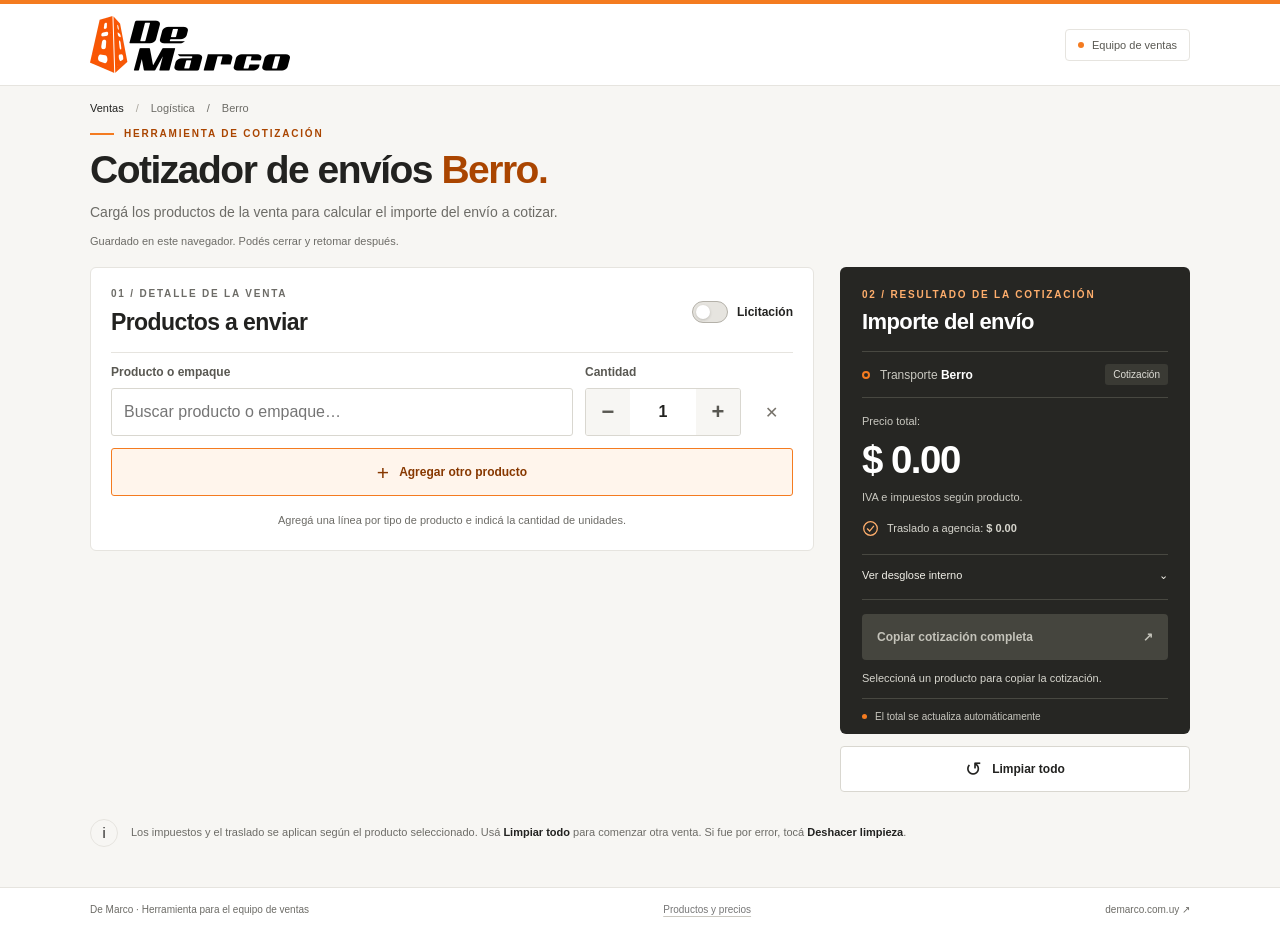
==== Berro.html @ 4f86c63f "Agregar modo licitacion sin cargo fijo de traslado a agencia" ====
<!doctype html>
<html lang="es">
  <head>
    <meta charset="UTF-8" />
    <meta name="robots" content="noindex, nofollow, noimageindex" />
    <meta name="viewport" content="width=device-width, initial-scale=1.0" />
    <meta name="theme-color" content="#f47b20" />
    <meta name="description" content="Herramienta de cotización de envíos Berro para el equipo de ventas de De Marco." />
    <title>Cotizador Berro · Ventas De Marco</title>
    <link rel="stylesheet" href="styles.css?v=20" />
  </head>
  <body>
    <a class="skip-link" href="#calculadora">Ir a la calculadora</a>
    <header class="site-header">
      <div class="header-inner">
        <a class="brand" href="https://demarco.com.uy/" aria-label="De Marco, ir al sitio principal">
          <img class="brand-logo" src="assets/demarco-logo.png" alt="De Marco" width="200" height="57" />
        </a>
        <span class="internal-badge"><span aria-hidden="true"></span> Equipo de ventas</span>
      </div>
    </header>
    <main id="calculadora" class="page">
      <div class="breadcrumb"><span>Ventas</span><span aria-hidden="true">/</span> Logística<span aria-hidden="true">/</span> Berro</div>
      <section class="intro" aria-labelledby="page-title"><div>
        <p class="eyebrow"><span class="accent-line" aria-hidden="true"></span> Herramienta de cotización</p>
        <h1 id="page-title">Cotizador de envíos <span>Berro.</span></h1>
        <p class="intro-copy">Cargá los productos de la venta para calcular el importe del envío a cotizar.</p>
        <p class="save-status" id="estado-guardado" role="status">El cálculo se guarda en este navegador.</p>
      </div></section>
      <div class="calculator-layout">
        <section class="products-panel" aria-labelledby="products-title">
          <div class="panel-heading"><div><p class="eyebrow">01 / Detalle de la venta</p><h2 id="products-title">Productos a enviar</h2></div><label class="tender-toggle" title="Sin cargo de traslado a agencia"><input type="checkbox" id="modo-licitacion" role="switch" aria-describedby="nota-licitacion" /><span class="tender-track" aria-hidden="true"></span><span>Licitación</span><span id="nota-licitacion" class="visually-hidden">Al activar, se quita el cargo fijo de $350 de traslado a agencia cuando corresponde.</span></label></div>
          <div id="productos">
            <div class="producto">
              <button type="button" class="eliminar" onclick="eliminarProducto(this)" aria-label="Quitar producto">✕</button>
              <div class="product-fields">
                <div class="product-field"><span>Producto o empaque</span><select class="empaque" aria-label="Producto o empaque"></select></div>
                <div class="quantity-field"><span>Cantidad</span><div class="quantity-control">
                  <button type="button" class="quantity-step" data-step="-1" aria-label="Disminuir cantidad">−</button>
                  <input class="cantidad" type="text" inputmode="numeric" pattern="[0-9]+" value="1" placeholder="Cantidad" aria-label="Cantidad de unidades" />
                  <button type="button" class="quantity-step" data-step="1" aria-label="Aumentar cantidad">+</button>
                </div></div>
              </div>
            </div>
          </div>
          <button type="button" class="add-product" onclick="agregarProducto().querySelector('.picker-search').focus()"><span aria-hidden="true">+</span> Agregar otro producto</button>
          <p class="panel-note">Agregá una línea por tipo de producto e indicá la cantidad de unidades.</p>
        </section>
        <div class="summary-column">
        <aside class="summary" aria-labelledby="summary-title">
          <p class="eyebrow">02 / Resultado de la cotización</p>
          <h2 id="summary-title">Importe del envío</h2>
          <div class="summary-route"><span class="route-mark" aria-hidden="true"></span><span>Transporte <strong>Berro</strong></span><span class="route-tag">Cotización</span></div>
          <div id="resultado" role="status" aria-live="polite" aria-atomic="true">Precio total: <span id="totalMonto" class="iva">$ 0.00</span><span>IVA e impuestos según producto.</span></div>
          <p id="nota-moneda" class="currency-note" role="alert" hidden>Hay productos en pesos y USD. El programa original muestra solo el total en USD. Cotizá los productos en pesos por separado.</p>
          <p class="included"><svg aria-hidden="true" viewBox="0 0 20 20" fill="none" stroke="currentColor" stroke-width="1.5"><circle cx="10" cy="10" r="8"/><path d="m6 10 3 3 5-6"/></svg> <span>Traslado a agencia: <strong id="envioMonto">$ 0.00</strong></span></p>
          <details class="cost-breakdown">
            <summary>Ver desglose interno <span aria-hidden="true">⌄</span></summary>
            <dl>
              <div><dt>Tarifas base de productos</dt><dd id="detalle-base">$ 0.00</dd></div>
              <div><dt>IVA aplicable <span id="tasa-iva"></span></dt><dd id="detalle-iva">$ 0.00</dd></div>
              <div><dt>Recargo aplicable <span id="tasa-recargo"></span></dt><dd id="detalle-recargo">$ 0.00</dd></div>
              <div><dt>Traslado a agencia</dt><dd id="detalle-agencia">$ 0.00</dd></div>
              <div class="breakdown-total"><dt>Total del envío</dt><dd id="detalle-total">$ 0.00</dd></div>
            </dl>
            <p>Se respetan las excepciones de IVA, recargo y traslado del programa original. El desglose corresponde a la moneda del total mostrado.</p>
          </details>
          <button type="button" class="copy-total" id="copiar-total" disabled>Copiar cotización completa <span aria-hidden="true">↗</span></button>
          <p id="estado-cotizacion" class="quote-status" role="status" aria-live="polite">Seleccioná un producto para copiar la cotización.</p>
          <div id="copia-manual" class="manual-copy" hidden><label for="texto-cotizacion">Copiá este texto para compartir la cotización</label><textarea id="texto-cotizacion" readonly rows="8"></textarea></div>
          <div class="summary-footer"><span class="live-dot" aria-hidden="true"></span> El total se actualiza automáticamente</div>
        </aside>
        <div class="quote-actions"><div class="mobile-quote-total"><span>Total del envío</span><strong id="total-movil">$ —</strong></div><button type="button" class="new-quote" id="nueva-cotizacion"><span aria-hidden="true">↺</span> Limpiar todo</button><button type="button" class="undo-quote" id="deshacer-limpieza" hidden>↶ Deshacer limpieza</button></div>
        </div>
      </div>
      <div class="help-note"><span aria-hidden="true">i</span><p>Los impuestos y el traslado se aplican según el producto seleccionado. Usá <strong>Limpiar todo</strong> para comenzar otra venta. Si fue por error, tocá <strong>Deshacer limpieza</strong>.</p></div>
    </main>
    <footer class="site-footer"><div class="footer-inner"><span>De Marco · Herramienta para el equipo de ventas</span><button type="button" class="footer-catalog-link" id="abrir-tarifas" aria-haspopup="dialog" aria-controls="tarifas-productos">Productos y precios</button><a href="https://demarco.com.uy/">demarco.com.uy <span aria-hidden="true">↗</span></a></div></footer>
    <dialog class="tariff-dialog" id="tarifas-productos" aria-labelledby="titulo-tarifas" aria-describedby="nota-tarifas">
      <header class="tariff-header"><div><p class="eyebrow">Catálogo de consulta</p><h2 id="titulo-tarifas">Productos y precios</h2></div><button type="button" id="cerrar-tarifas" class="tariff-close" aria-label="Cerrar tabla de productos y precios" autofocus>✕</button></header>
      <div class="tariff-table-scroll"><table class="tariff-table"><caption class="visually-hidden">Productos y sus tarifas base configuradas</caption><thead><tr><th scope="col">Producto o empaque</th><th scope="col">Tarifa base de producto</th></tr></thead><tbody id="filas-tarifas"></tbody></table></div>
      <p class="tariff-note" id="nota-tarifas">Importes base del catálogo. Cada producto conserva sus reglas de impuestos y traslado.</p>
    </dialog>
    <script src="calculo-original.js?v=20"></script>
    <script src="selector-productos.js?v=19"></script>
    <script src="script.js?v=16"></script>
    <script src="ventas.js?v=20"></script>
    <script src="panel-cotizacion.js?v=11"></script>
    <script src="tabla-tarifas.js?v=1"></script>
  </body>
</html>
---- styles.css ----
:root {
  color-scheme: light;
  --orange: #f47b20;
  --orange-dark: #aa4500;
  --ink: #222220;
  --muted: #6d6c67;
  --line: #e6e4df;
  --paper: #f7f6f3;
  font-family: "Helvetica Neue", Arial, sans-serif;
  color: var(--ink);
  background: var(--paper);
}
* { box-sizing: border-box; }
body { margin: 0; min-height: 100vh; display: flex; flex-direction: column; -webkit-font-smoothing: antialiased; }
a { color: inherit; text-underline-offset: 4px; }
button, input, select { font: inherit; }
button, a, input, select { -webkit-tap-highlight-color: transparent; }
button { cursor: pointer; }
button, a { touch-action: manipulation; }
:focus-visible { outline: 3px solid var(--orange); outline-offset: 4px; }
.skip-link { position: absolute; top: -100px; left: 20px; padding: 12px; background: white; z-index: 10; }
.skip-link:focus { top: 12px; }
.site-header { background: #fff; border-top: 4px solid var(--orange); border-bottom: 1px solid var(--line); }
.header-inner, .footer-inner { max-width: 1180px; margin: auto; padding: 12px 40px; display: flex; justify-content: space-between; align-items: center; gap: 20px; }
.brand { display: inline-flex; text-decoration: none; }
.brand-logo { display: block; width: 200px; height: 57px; object-fit: contain; object-position: left center; }
.internal-badge { display: flex; align-items: center; gap: 8px; padding: 9px 12px; border: 1px solid var(--line); border-radius: 4px; font-size: 11px; color: #595852; white-space: nowrap; }
.internal-badge > span { width: 6px; height: 6px; border-radius: 50%; background: var(--orange); }
.page { width: 100%; max-width: 1180px; margin: 0 auto; padding: 16px 40px 40px; flex: 1; }
.breadcrumb { display: flex; flex-wrap: wrap; gap: 12px; font-size: 11px; color: var(--muted); }
.breadcrumb > span:first-child { color: var(--ink); }
.breadcrumb > span:nth-child(2) { color: #aaa69e; }
.intro { padding: 14px 0 18px; display: flex; justify-content: space-between; align-items: center; gap: 24px; }
.intro > div { min-width: 0; }
.new-quote { display: flex; align-items: center; justify-content: center; gap: 10px; flex-shrink: 0; min-height: 44px; border: 1px solid #d9d7d0; border-radius: 4px; background: white; padding: 11px 16px; color: var(--ink); font-size: 12px; font-weight: 600; }
.new-quote > span { font-size: 20px; font-weight: 400; }
.new-quote:hover { border-color: var(--orange); background: #fff5ec; }
.eyebrow { margin: 0 0 14px; font-size: 10px; text-transform: uppercase; letter-spacing: 1.8px; font-weight: 700; }
.intro .eyebrow { margin-bottom: 8px; display: flex; align-items: center; gap: 10px; color: var(--orange-dark); }
.accent-line { height: 2px; width: 24px; background: var(--orange); }
h1 { font-size: clamp(28px, 3.3vw, 39px); line-height: 1.2; letter-spacing: -1.5px; margin: 0 0 8px; font-weight: 700; }
h1 span { color: var(--orange-dark); }
.intro-copy { font-size: 14px; line-height: 1.5; color: var(--muted); margin: 0; }
.calculator-layout { display: grid; grid-template-columns: minmax(0, 1fr) 350px; gap: 26px; align-items: start; }
.products-panel { background: white; border: 1px solid var(--line); border-radius: 6px; padding: 20px; min-width: 0; }
.panel-heading { display: flex; justify-content: space-between; align-items: center; gap: 12px; margin-bottom: 16px; }
.panel-heading .eyebrow { color: var(--muted); margin-bottom: 10px; }
.panel-heading h2 { font-size: 23px; letter-spacing: -.6px; margin: 0; }
.products-panel > .panel-heading { flex-wrap: wrap; }
.tender-toggle { position: relative; display: inline-flex; flex-direction: row; align-items: center; gap: 9px; min-height: 44px; margin-left: auto; color: var(--ink); cursor: pointer; }
.tender-toggle input { position: absolute; width: 1px; height: 1px; padding: 0; border: 0; opacity: 0; }
.tender-track { position: relative; width: 36px; height: 22px; flex: 0 0 36px; border: 1px solid #b4b1a9; border-radius: 20px; background: #e6e4df; transition: background .15s, border-color .15s; }
.tender-track::after { content: ""; position: absolute; top: 3px; left: 3px; width: 14px; height: 14px; border-radius: 50%; background: #fff; box-shadow: 0 1px 3px #22222033; transition: transform .15s; }
.tender-toggle input:checked + .tender-track { background: var(--orange-dark); border-color: var(--orange-dark); }
.tender-toggle input:checked + .tender-track::after { transform: translateX(14px); }
.tender-toggle input:focus-visible + .tender-track { outline: 3px solid var(--orange); outline-offset: 4px; }
.panel-icon { height: 46px; width: 46px; border-radius: 50%; background: #fff4e9; color: var(--orange-dark); display: grid; place-items: center; flex-shrink: 0; }
.panel-icon svg { height: 25px; width: 25px; }
.producto { display: grid; grid-template-columns: minmax(0, 1fr) 44px; align-items: start; gap: 8px; border-top: 1px solid var(--line); padding: 12px 0; }
.product-fields { grid-column: 1; grid-row: 1; display: grid; grid-template-columns: minmax(0, 1fr) 156px; gap: 12px; }
label { display: flex; flex-direction: column; gap: 9px; min-width: 0; font-size: 12px; font-weight: 600; color: #595852; }
select, input { width: 100%; min-width: 0; height: 48px; border: 1px solid #d9d7d0; border-radius: 3px; background: #fff; color: var(--ink); padding: 0 12px; font-size: 16px; transition: border-color .15s, box-shadow .15s; }
select { padding-right: 28px; cursor: pointer; text-overflow: ellipsis; }
input { text-align: center; font-variant-numeric: tabular-nums; }
select:hover, input:hover { border-color: #a5a299; }
select:focus, input:focus { outline: none; border-color: var(--orange-dark); box-shadow: 0 0 0 3px #f47b2020; }
.eliminar { grid-column: 2; grid-row: 1; margin-top: 23px; width: 44px; height: 48px; border-radius: 3px; border: 0; background: transparent; color: #77736b; font-size: 16px; }
.eliminar:hover { background: #fff1e8; color: #a13e00; }
.add-product { width: 100%; min-height: 48px; padding: 12px 18px; display: flex; gap: 10px; align-items: center; justify-content: center; border: 1px solid var(--orange); border-radius: 3px; background: #fff5ec; color: #873800; font-size: 12px; font-weight: 700; transition: background .15s; }
.add-product > span { font-size: 21px; font-weight: 400; line-height: 1; }
.add-product:hover { background: #ffe6d1; }
.panel-note { font-size: 11px; color: var(--muted); line-height: 1.6; text-align: center; margin: 16px 0 0; }
.summary { background: #262623; color: #fff; border-radius: 6px; padding: 22px 22px 0; overflow: auto; position: static; }
.summary > .eyebrow { color: #ffae6c; margin-bottom: 9px; }
.summary h2 { font-size: 22px; letter-spacing: -.6px; margin: 0 0 16px; }
.summary-route { border-top: 1px solid #484841; border-bottom: 1px solid #484841; padding: 12px 0; display: flex; align-items: center; gap: 10px; font-size: 12px; color: #c9c8c0; }
.summary-route strong { color: #fff; font-weight: 600; }
.route-mark { width: 8px; height: 8px; border: 2px solid var(--orange); border-radius: 50%; }
.route-tag { margin-left: auto; background: #3a3a34; border-radius: 3px; padding: 5px 8px; font-size: 10px; color: #e0dfd8; }
#resultado { display: flex; flex-direction: column; gap: 7px; padding: 16px 0 14px; font-size: 11px; color: #c9c8c0; line-height: 1.4; min-height: 112px; }
#resultado .iva { font-size: clamp(30px, 3vw, 40px); font-weight: 600; letter-spacing: -1.5px; line-height: 1.2; color: #fff; font-variant-numeric: tabular-nums; overflow-wrap: anywhere; }
.included { display: flex; gap: 8px; align-items: flex-start; margin: 0 0 16px; font-size: 11px; line-height: 1.7; color: #d6d5cd; }
.included svg { width: 17px; height: 17px; margin-top: 1px; flex-shrink: 0; color: #ffae6c; }
.summary-footer { border-top: 1px solid #484841; padding: 12px 0; font-size: 10px; color: #c9c8c0; display: flex; gap: 8px; align-items: center; }
.live-dot { width: 5px; height: 5px; background: var(--orange); border-radius: 50%; flex-shrink: 0; }
.help-note { display: flex; align-items: center; gap: 13px; margin-top: 27px; color: var(--muted); font-size: 11px; line-height: 1.8; }
.help-note > span { display: grid; place-items: center; border: 1px solid var(--line); border-radius: 50%; width: 28px; height: 28px; flex-shrink: 0; color: var(--ink); font-size: 14px; }
.help-note p { margin: 0; }
.help-note strong { color: var(--ink); font-weight: 600; }
.site-footer { border-top: 1px solid var(--line); background: #fff; }
.footer-inner { font-size: 10px; color: var(--muted); }
.footer-inner a { text-decoration: none; }
@media (max-width: 860px) {
  .calculator-layout { grid-template-columns: minmax(0, 1fr) 300px; gap: 18px; }
  .products-panel { padding: 22px; }
  .summary { padding-left: 22px; padding-right: 22px; }
  .header-inner, .footer-inner { padding-left: 24px; padding-right: 24px; }
  .page { padding-left: 24px; padding-right: 24px; }
  .product-fields { grid-template-columns: minmax(0, 1fr) 156px; gap: 10px; }
}
@media (max-width: 700px) {
  .calculator-layout { grid-template-columns: minmax(0, 1fr); gap: 20px; }
  .intro { padding: 14px 0 18px; flex-wrap: wrap; gap: 18px; }
  .new-quote { width: 100%; }
  .summary { position: static; }
  #resultado .iva { font-size: 42px; }
  .footer-inner { flex-wrap: wrap; row-gap: 14px; }
}
@media (max-width: 400px) {
  .header-inner, .footer-inner { padding-left: 18px; padding-right: 18px; }
  .page { padding: 14px 16px 32px; }
  .brand-logo { width: 140px; height: 45px; }
  .header-inner { gap: 12px; }
  .internal-badge { padding: 8px; font-size: 10px; gap: 6px; }
  h1 { letter-spacing: -1.8px; }
  .products-panel { padding: 20px 17px; }
  .panel-heading h2 { font-size: 21px; }
}
@media (prefers-reduced-motion: reduce) {
  *, *::before, *::after { transition: none !important; }
}

.copy-total { width: 100%; display: flex; align-items: center; justify-content: space-between; gap: 12px; min-height: 46px; border: 0; border-radius: 4px; background: var(--orange); color: #222220; font-size: 12px; font-weight: 700; padding: 12px 15px; }
.copy-total:hover:not(:disabled) { background: #ffa65f; }
.copy-total:disabled { cursor: default; background: #45453e; color: #c4c3ba; }
.quote-status { min-height: 0; margin: 10px 0 12px; color: #d6d5cd; font-size: 11px; line-height: 1.5; }

.quantity-field { display: flex; flex-direction: column; gap: 9px; min-width: 0; font-size: 12px; font-weight: 600; color: #595852; }
.quantity-control { display: flex; height: 48px; border: 1px solid #d9d7d0; border-radius: 3px; background: white; overflow: hidden; }
.quantity-control:focus-within { border-color: var(--orange-dark); box-shadow: 0 0 0 3px #f47b2020; }
.quantity-control .cantidad { flex: 1; width: 0; height: 100%; border: 0; border-radius: 0; padding: 0 6px; box-shadow: none; }
.quantity-step { flex: 0 0 44px; min-width: 44px; min-height: 44px; border: 0; background: #f7f6f3; color: #595852; font-size: 22px; padding: 0; }
.quantity-step:hover { background: #ffe6d1; color: #873800; }
.quantity-step:active { background: #ffd1ac; }
.quantity-step:focus-visible { outline-offset: -3px; }

/* El selector se despliega en el flujo de la página, siempre hacia abajo. */
.product-field { display: flex; flex-direction: column; gap: 9px; min-width: 0; font-size: 12px; font-weight: 600; color: #595852; }
.product-field > select[hidden] { display: none; }
.product-picker { min-width: 0; }
.picker-input-wrap { position: relative; }
.product-type-icon { display: block; width: 20px; height: 20px; flex: 0 0 20px; fill: none; stroke: currentColor; stroke-width: 1.5; stroke-linecap: round; stroke-linejoin: round; color: #66645e; }
.picker-selected-icon { position: absolute; left: 13px; top: 50%; transform: translateY(-50%); pointer-events: none; }
.picker-selected-icon[hidden] { display: none; }
.has-selection .picker-search { padding-left: 43px; }
.picker-option[aria-selected="true"] .product-type-icon { color: var(--orange); }
.picker-panel { margin-top: 8px; border: 1px solid #d9d7d0; border-radius: 5px; background: white; padding: 8px; box-shadow: 0 5px 18px #2222200a; }
.picker-panel[hidden], .picker-empty[hidden] { display: none; }
.picker-search { text-align: left; font-size: 16px; height: 48px; margin: 0; font-weight: 400; }
.picker-options { max-height: 300px; overflow-y: auto; overscroll-behavior: contain; scrollbar-gutter: stable; }
.picker-option { display: flex; align-items: center; gap: 10px; min-height: 44px; padding: 10px; border-radius: 3px; cursor: pointer; font-weight: 400; }
.picker-option:hover, .picker-option.is-active { background: #fff0e3; }
.picker-option[aria-selected="true"] { box-shadow: inset 3px 0 0 var(--orange); }
.picker-option-text { display: flex; flex-direction: column; gap: 4px; min-width: 0; line-height: 1.4; overflow-wrap: anywhere; }
.picker-option-text > span { color: var(--ink); font-size: 13px; }
.picker-empty { margin: 8px 4px; color: var(--muted); font-size: 12px; line-height: 1.5; }
@media (min-width: 701px) and (max-width: 1000px), (max-width: 700px) {
  .product-fields { grid-template-columns: minmax(0, 1fr); gap: 10px; }
  .quantity-field { max-width: 156px; }
  .producto { position: relative; grid-template-columns: minmax(0, 1fr); }
  .eliminar { position: absolute; right: 0; bottom: 12px; margin: 0; }
}

.quote-actions { display: flex; flex-direction: column; align-items: stretch; gap: 9px; flex-shrink: 0; }
.undo-quote { min-height: 38px; border: 0; border-radius: 4px; padding: 8px 12px; background: #fff0e3; color: #873800; font-size: 12px; font-weight: 600; }
.undo-quote:hover { background: #ffe1c7; }
.undo-quote[hidden], .manual-copy[hidden] { display: none; }
.save-status { margin: 10px 0 0; color: var(--muted); font-size: 11px; line-height: 1.5; }
.cost-breakdown { margin: 0 0 14px; border-top: 1px solid #484841; border-bottom: 1px solid #484841; font-size: 11px; }
.cost-breakdown summary { min-height: 44px; padding: 14px 0; display: flex; justify-content: space-between; gap: 10px; cursor: pointer; color: #f1efe7; list-style: none; }
.cost-breakdown summary::-webkit-details-marker { display: none; }
.cost-breakdown[open] summary > span { transform: rotate(180deg); }
.cost-breakdown dl { margin: 0 0 16px; }
.cost-breakdown dl > div { display: flex; justify-content: space-between; gap: 14px; padding: 8px 0; color: #d6d5cd; line-height: 1.5; }
.cost-breakdown dt { max-width: 65%; }
.cost-breakdown dd { margin: 0; text-align: right; font-variant-numeric: tabular-nums; overflow-wrap: anywhere; }
.cost-breakdown .breakdown-total { border-top: 1px solid #484841; margin-top: 7px; padding-top: 13px; color: white; font-weight: 700; }
.cost-breakdown > p { color: #c9c8c0; font-size: 10px; line-height: 1.6; margin: 0 0 16px; }
.manual-copy { margin: 0 0 18px; }
.manual-copy label { color: #d6d5cd; font-size: 11px; line-height: 1.5; }
.manual-copy textarea { width: 100%; margin-top: 8px; padding: 10px; border: 1px solid #716d62; border-radius: 4px; font: inherit; font-size: 12px; line-height: 1.6; color: var(--ink); background: white; resize: vertical; }
@media (max-width: 700px) {
  .quote-actions { width: 100%; }
}

/* El botón queda por fuera, debajo del recuadro de cotización. */
.summary-column { position: sticky; top: 16px; min-width: 0; display: flex; flex-direction: column; max-height: var(--summary-space, calc(100dvh - 32px)); }
.summary-column > .summary { flex: 0 1 auto; min-height: 0; overflow-y: auto; overscroll-behavior-y: contain; scrollbar-width: thin; scrollbar-color: #78756b #262623; }
.summary-column > .quote-actions { margin-top: 12px; flex-direction: row; gap: 8px; }
.summary-column > .quote-actions > button { flex: 1; min-width: 0; min-height: 44px; padding: 10px; }
.summary-column .new-quote { width: 100%; background: white; }
.summary-column .new-quote:hover { background: #fff5ec; }
.mobile-quote-total { display: none; }
@media (max-width: 700px) {
  body { padding-bottom: calc(145px + env(safe-area-inset-bottom, 0px)); }
  .summary-column { position: static; max-height: none; }
  .summary-column > .summary { flex: none; overflow-y: visible; }
  .summary-column > .quote-actions { position: fixed; bottom: calc(12px + env(safe-area-inset-bottom, 0px)); left: 16px; right: 16px; z-index: 30; width: auto; margin: 0; padding: 12px; display: grid; grid-template-columns: minmax(0, 1fr) auto; align-items: center; gap: 9px 12px; border: 1px solid var(--line); border-radius: 8px; background: white; box-shadow: 0 4px 24px #0002; }
  .mobile-quote-total { display: flex; flex-direction: column; gap: 4px; min-width: 0; }
  .mobile-quote-total > span { color: var(--muted); font-size: 10px; }
  .mobile-quote-total strong { color: var(--ink); font-size: 20px; font-weight: 600; font-variant-numeric: tabular-nums; overflow-wrap: anywhere; }
  .summary-column .new-quote { width: auto; min-height: 44px; padding: 10px 12px; font-size: 12px; }
  .summary-column .undo-quote { grid-column: 1 / -1; }
}

.currency-note { margin: 0 0 16px; padding: 10px; border: 1px solid #bc8c51; border-radius: 4px; color: #ffe2bd; font-size: 11px; line-height: 1.6; }
.currency-note[hidden] { display: none; }

.product-note { margin: 8px 0 0; color: var(--orange-dark); font-size: 12px; font-weight: 400; line-height: 1.5; overflow-wrap: anywhere; }
.product-note[hidden] { display: none; }

.picker-option-text > .picker-option-detail { color: #b42318; font-size: 12px; }

.footer-catalog-link { padding: 4px 0; border: 0; background: transparent; font: inherit; color: #767676; text-decoration: underline; text-decoration-color: #c9c7c0; text-underline-offset: 3px; }
.footer-catalog-link:hover { color: var(--orange-dark); text-decoration-color: currentColor; }
body.tarifas-abiertas { overflow: hidden; }
.tariff-dialog { width: min(740px, calc(100% - 32px)); max-height: calc(100dvh - 48px); margin: auto; padding: 0; border: 1px solid var(--line); border-radius: 8px; background: white; color: var(--ink); box-shadow: 0 16px 60px #0003; }
.tariff-dialog[open] { display: flex; flex-direction: column; }
.tariff-dialog::backdrop { background: #17171480; }
.tariff-header { display: flex; align-items: flex-start; justify-content: space-between; gap: 16px; padding: 22px 24px; border-bottom: 1px solid var(--line); flex-shrink: 0; }
.tariff-header .eyebrow { color: var(--orange-dark); margin-bottom: 8px; }
.tariff-header h2 { margin: 0; font-size: 23px; letter-spacing: -.6px; }
.tariff-close { width: 40px; height: 40px; flex-shrink: 0; border: 1px solid var(--line); border-radius: 4px; background: white; color: var(--muted); }
.tariff-close:hover { color: var(--orange-dark); background: #fff5ec; }
.tariff-table-scroll { min-height: 0; overflow-y: auto; overscroll-behavior: contain; padding: 0 24px; }
.tariff-table { width: 100%; border-collapse: collapse; font-size: 13px; line-height: 1.5; }
.tariff-table th { position: sticky; top: 0; background: var(--paper); padding: 13px 12px; text-align: left; color: #595852; font-size: 11px; font-weight: 600; }
.tariff-table td { padding: 12px; border-bottom: 1px solid var(--line); vertical-align: top; }
.tariff-table td:last-child, .tariff-table th:last-child { text-align: right; }
.tariff-table td:last-child { white-space: nowrap; font-variant-numeric: tabular-nums; }
.tariff-table td small { display: block; margin-top: 3px; font-size: 11px; color: var(--muted); }
.tariff-note { flex-shrink: 0; margin: 0; padding: 16px 24px; border-top: 1px solid var(--line); color: var(--muted); font-size: 11px; line-height: 1.6; }
.visually-hidden { position: absolute; width: 1px; height: 1px; padding: 0; overflow: hidden; clip-path: inset(50%); white-space: nowrap; }
@media (max-width: 520px) {
  .tariff-header { padding: 18px 16px; }
  .tariff-table-scroll { padding: 0 8px; }
  .tariff-table { font-size: 12px; }
  .tariff-table td, .tariff-table th { padding: 10px 8px; }
  .tariff-note { padding: 14px 16px; }
}
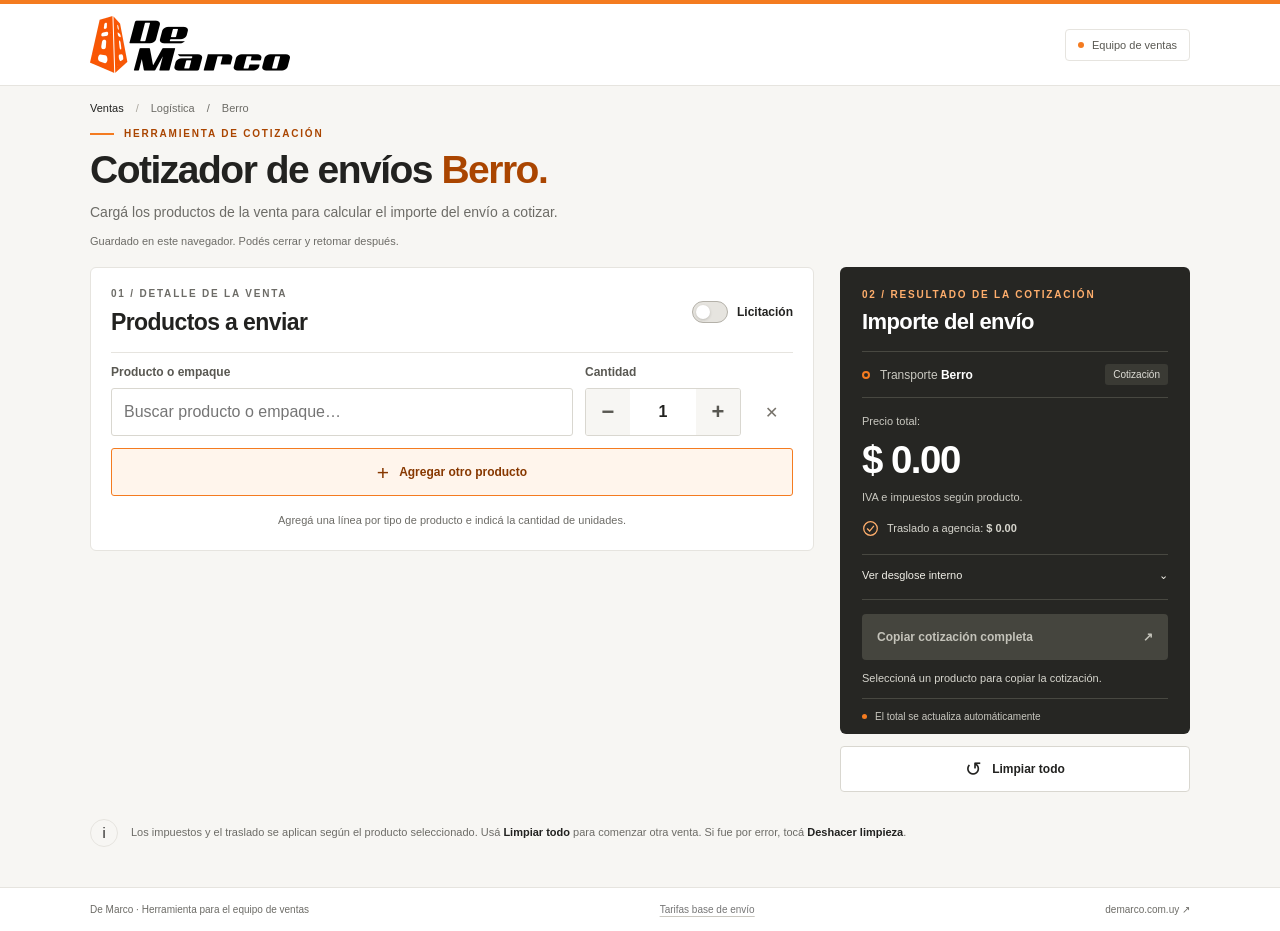
==== commit 9ab07a03: "Aclarar tarifas base de envío y paquetes parciales; probar tabla" ====
--- a/Berro.html
+++ b/Berro.html
@@ -75,17 +75,18 @@
       </div>
       <div class="help-note"><span aria-hidden="true">i</span><p>Los impuestos y el traslado se aplican según el producto seleccionado. Usá <strong>Limpiar todo</strong> para comenzar otra venta. Si fue por error, tocá <strong>Deshacer limpieza</strong>.</p></div>
     </main>
-    <footer class="site-footer"><div class="footer-inner"><span>De Marco · Herramienta para el equipo de ventas</span><button type="button" class="footer-catalog-link" id="abrir-tarifas" aria-haspopup="dialog" aria-controls="tarifas-productos">Productos y precios</button><a href="https://demarco.com.uy/">demarco.com.uy <span aria-hidden="true">↗</span></a></div></footer>
+    <footer class="site-footer"><div class="footer-inner"><span>De Marco · Herramienta para el equipo de ventas</span><button type="button" class="footer-catalog-link" id="abrir-tarifas" aria-haspopup="dialog" aria-controls="tarifas-productos">Tarifas base de envío</button><a href="https://demarco.com.uy/">demarco.com.uy <span aria-hidden="true">↗</span></a></div></footer>
     <dialog class="tariff-dialog" id="tarifas-productos" aria-labelledby="titulo-tarifas" aria-describedby="nota-tarifas">
-      <header class="tariff-header"><div><p class="eyebrow">Catálogo de consulta</p><h2 id="titulo-tarifas">Productos y precios</h2></div><button type="button" id="cerrar-tarifas" class="tariff-close" aria-label="Cerrar tabla de productos y precios" autofocus>✕</button></header>
-      <div class="tariff-table-scroll"><table class="tariff-table"><caption class="visually-hidden">Productos y sus tarifas base configuradas</caption><thead><tr><th scope="col">Producto o empaque</th><th scope="col">Tarifa base de producto</th></tr></thead><tbody id="filas-tarifas"></tbody></table></div>
-      <p class="tariff-note" id="nota-tarifas">Importes base del catálogo. Cada producto conserva sus reglas de impuestos y traslado.</p>
+      <header class="tariff-header"><div><p class="eyebrow">Catálogo de consulta</p><h2 id="titulo-tarifas">Tarifas base de envío</h2></div><button type="button" id="cerrar-tarifas" class="tariff-close" aria-label="Cerrar tabla de tarifas base de envío" autofocus>✕</button></header>
+      <div class="tariff-table-scroll" tabindex="0" role="region" aria-label="Tabla de tarifas base de envío"><table class="tariff-table"><caption class="visually-hidden">Tarifas base de envío por producto o empaque</caption><thead><tr><th scope="col">Producto o empaque</th><th scope="col">Tarifa base de envío</th></tr></thead><tbody id="filas-tarifas"></tbody></table></div>
+      <p class="tariff-note" id="nota-tarifas">Son tarifas de envío, no precios de los muebles ni una cotización final. El cotizador aplica IVA, recargo y traslado cuando corresponden; en modo Licitación omite el traslado a agencia. Usá el total del cotizador para presupuestar.</p>
     </dialog>
     <script src="calculo-original.js?v=20"></script>
     <script src="selector-productos.js?v=19"></script>
     <script src="script.js?v=16"></script>
     <script src="ventas.js?v=20"></script>
     <script src="panel-cotizacion.js?v=11"></script>
-    <script src="tabla-tarifas.js?v=1"></script>
+    <script src="tabla-tarifas.js?v=2"></script>
   </body>
 </html>
+
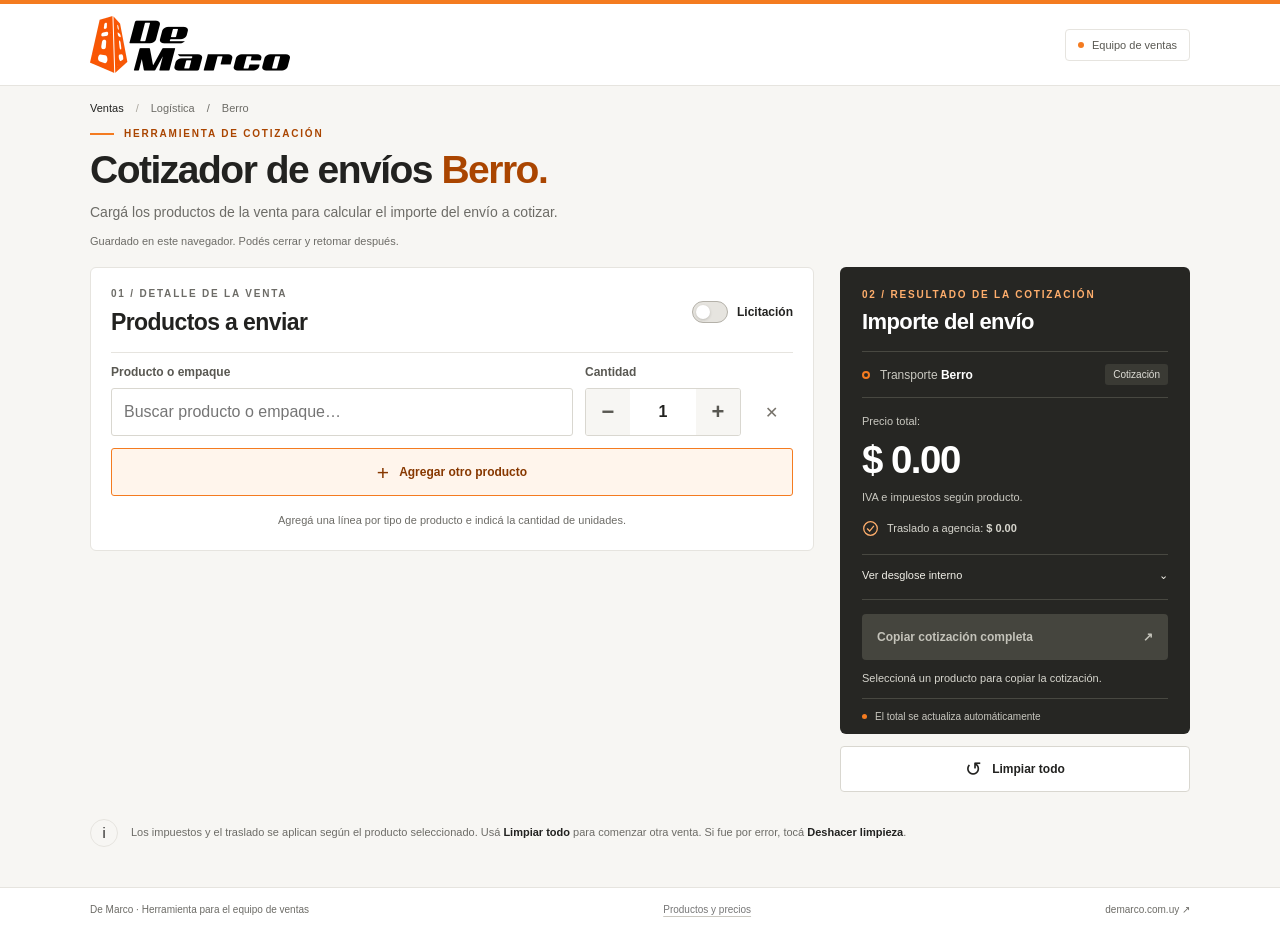
==== commit 8f0a18c2: "Agregar tres escaleras con IVA y recargo del catálogo" ====
--- a/Berro.html
+++ b/Berro.html
@@ -75,18 +75,17 @@
       </div>
       <div class="help-note"><span aria-hidden="true">i</span><p>Los impuestos y el traslado se aplican según el producto seleccionado. Usá <strong>Limpiar todo</strong> para comenzar otra venta. Si fue por error, tocá <strong>Deshacer limpieza</strong>.</p></div>
     </main>
-    <footer class="site-footer"><div class="footer-inner"><span>De Marco · Herramienta para el equipo de ventas</span><button type="button" class="footer-catalog-link" id="abrir-tarifas" aria-haspopup="dialog" aria-controls="tarifas-productos">Tarifas base de envío</button><a href="https://demarco.com.uy/">demarco.com.uy <span aria-hidden="true">↗</span></a></div></footer>
+    <footer class="site-footer"><div class="footer-inner"><span>De Marco · Herramienta para el equipo de ventas</span><button type="button" class="footer-catalog-link" id="abrir-tarifas" aria-haspopup="dialog" aria-controls="tarifas-productos">Productos y precios</button><a href="https://demarco.com.uy/">demarco.com.uy <span aria-hidden="true">↗</span></a></div></footer>
     <dialog class="tariff-dialog" id="tarifas-productos" aria-labelledby="titulo-tarifas" aria-describedby="nota-tarifas">
-      <header class="tariff-header"><div><p class="eyebrow">Catálogo de consulta</p><h2 id="titulo-tarifas">Tarifas base de envío</h2></div><button type="button" id="cerrar-tarifas" class="tariff-close" aria-label="Cerrar tabla de tarifas base de envío" autofocus>✕</button></header>
-      <div class="tariff-table-scroll" tabindex="0" role="region" aria-label="Tabla de tarifas base de envío"><table class="tariff-table"><caption class="visually-hidden">Tarifas base de envío por producto o empaque</caption><thead><tr><th scope="col">Producto o empaque</th><th scope="col">Tarifa base de envío</th></tr></thead><tbody id="filas-tarifas"></tbody></table></div>
-      <p class="tariff-note" id="nota-tarifas">Son tarifas de envío, no precios de los muebles ni una cotización final. El cotizador aplica IVA, recargo y traslado cuando corresponden; en modo Licitación omite el traslado a agencia. Usá el total del cotizador para presupuestar.</p>
+      <header class="tariff-header"><div><p class="eyebrow">Catálogo de consulta</p><h2 id="titulo-tarifas">Productos y precios</h2></div><button type="button" id="cerrar-tarifas" class="tariff-close" aria-label="Cerrar tabla de productos y precios" autofocus>✕</button></header>
+      <div class="tariff-table-scroll"><table class="tariff-table"><caption class="visually-hidden">Productos y sus tarifas base configuradas</caption><thead><tr><th scope="col">Producto o empaque</th><th scope="col">Tarifa base de producto</th></tr></thead><tbody id="filas-tarifas"></tbody></table></div>
+      <p class="tariff-note" id="nota-tarifas">Importes base del catálogo. Cada producto conserva sus reglas de impuestos y traslado.</p>
     </dialog>
-    <script src="calculo-original.js?v=20"></script>
+    <script src="calculo-original.js?v=21"></script>
     <script src="selector-productos.js?v=19"></script>
     <script src="script.js?v=16"></script>
     <script src="ventas.js?v=20"></script>
     <script src="panel-cotizacion.js?v=11"></script>
-    <script src="tabla-tarifas.js?v=2"></script>
+    <script src="tabla-tarifas.js?v=1"></script>
   </body>
 </html>
-
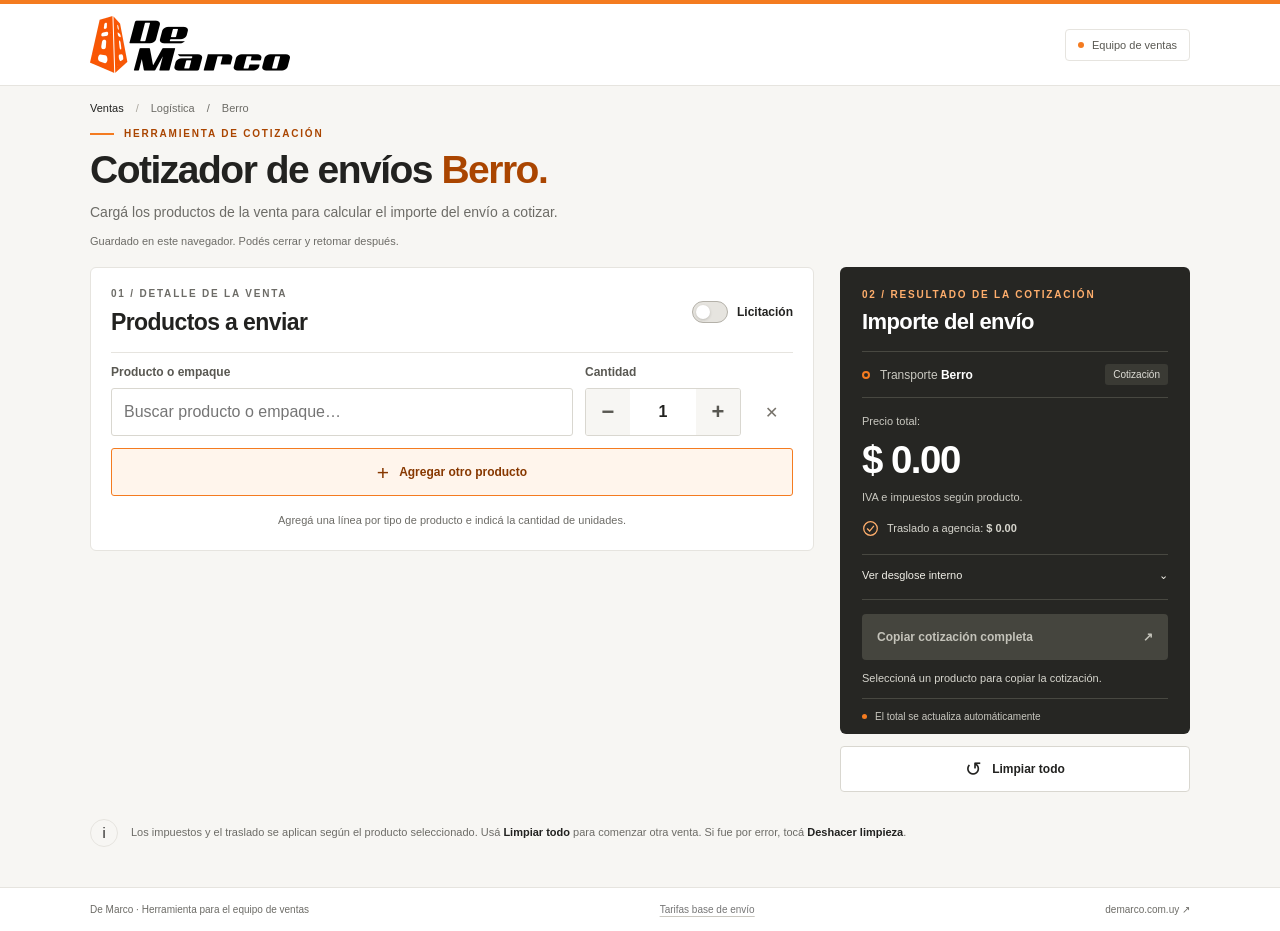
==== commit 65bd5678: "Merge 9ab07a038ecc84b99805c8b95de8d9d71809cbd3 into 74f547f7f667f1033e681e41e16c7b5f222e95fe" ====
--- a/Berro.html
+++ b/Berro.html
@@ -75,17 +75,18 @@
       </div>
       <div class="help-note"><span aria-hidden="true">i</span><p>Los impuestos y el traslado se aplican según el producto seleccionado. Usá <strong>Limpiar todo</strong> para comenzar otra venta. Si fue por error, tocá <strong>Deshacer limpieza</strong>.</p></div>
     </main>
-    <footer class="site-footer"><div class="footer-inner"><span>De Marco · Herramienta para el equipo de ventas</span><button type="button" class="footer-catalog-link" id="abrir-tarifas" aria-haspopup="dialog" aria-controls="tarifas-productos">Productos y precios</button><a href="https://demarco.com.uy/">demarco.com.uy <span aria-hidden="true">↗</span></a></div></footer>
+    <footer class="site-footer"><div class="footer-inner"><span>De Marco · Herramienta para el equipo de ventas</span><button type="button" class="footer-catalog-link" id="abrir-tarifas" aria-haspopup="dialog" aria-controls="tarifas-productos">Tarifas base de envío</button><a href="https://demarco.com.uy/">demarco.com.uy <span aria-hidden="true">↗</span></a></div></footer>
     <dialog class="tariff-dialog" id="tarifas-productos" aria-labelledby="titulo-tarifas" aria-describedby="nota-tarifas">
-      <header class="tariff-header"><div><p class="eyebrow">Catálogo de consulta</p><h2 id="titulo-tarifas">Productos y precios</h2></div><button type="button" id="cerrar-tarifas" class="tariff-close" aria-label="Cerrar tabla de productos y precios" autofocus>✕</button></header>
-      <div class="tariff-table-scroll"><table class="tariff-table"><caption class="visually-hidden">Productos y sus tarifas base configuradas</caption><thead><tr><th scope="col">Producto o empaque</th><th scope="col">Tarifa base de producto</th></tr></thead><tbody id="filas-tarifas"></tbody></table></div>
-      <p class="tariff-note" id="nota-tarifas">Importes base del catálogo. Cada producto conserva sus reglas de impuestos y traslado.</p>
+      <header class="tariff-header"><div><p class="eyebrow">Catálogo de consulta</p><h2 id="titulo-tarifas">Tarifas base de envío</h2></div><button type="button" id="cerrar-tarifas" class="tariff-close" aria-label="Cerrar tabla de tarifas base de envío" autofocus>✕</button></header>
+      <div class="tariff-table-scroll" tabindex="0" role="region" aria-label="Tabla de tarifas base de envío"><table class="tariff-table"><caption class="visually-hidden">Tarifas base de envío por producto o empaque</caption><thead><tr><th scope="col">Producto o empaque</th><th scope="col">Tarifa base de envío</th></tr></thead><tbody id="filas-tarifas"></tbody></table></div>
+      <p class="tariff-note" id="nota-tarifas">Son tarifas de envío, no precios de los muebles ni una cotización final. El cotizador aplica IVA, recargo y traslado cuando corresponden; en modo Licitación omite el traslado a agencia. Usá el total del cotizador para presupuestar.</p>
     </dialog>
-    <script src="calculo-original.js?v=21"></script>
-    <script src="selector-productos.js?v=19"></script>
-    <script src="script.js?v=16"></script>
-    <script src="ventas.js?v=20"></script>
+    <script src="calculo-original.js?v=25"></script>
+    <script src="selector-productos.js?v=20"></script>
+    <script src="script.js?v=18"></script>
+    <script src="ventas.js?v=23"></script>
     <script src="panel-cotizacion.js?v=11"></script>
-    <script src="tabla-tarifas.js?v=1"></script>
+    <script src="tabla-tarifas.js?v=2"></script>
   </body>
 </html>
+
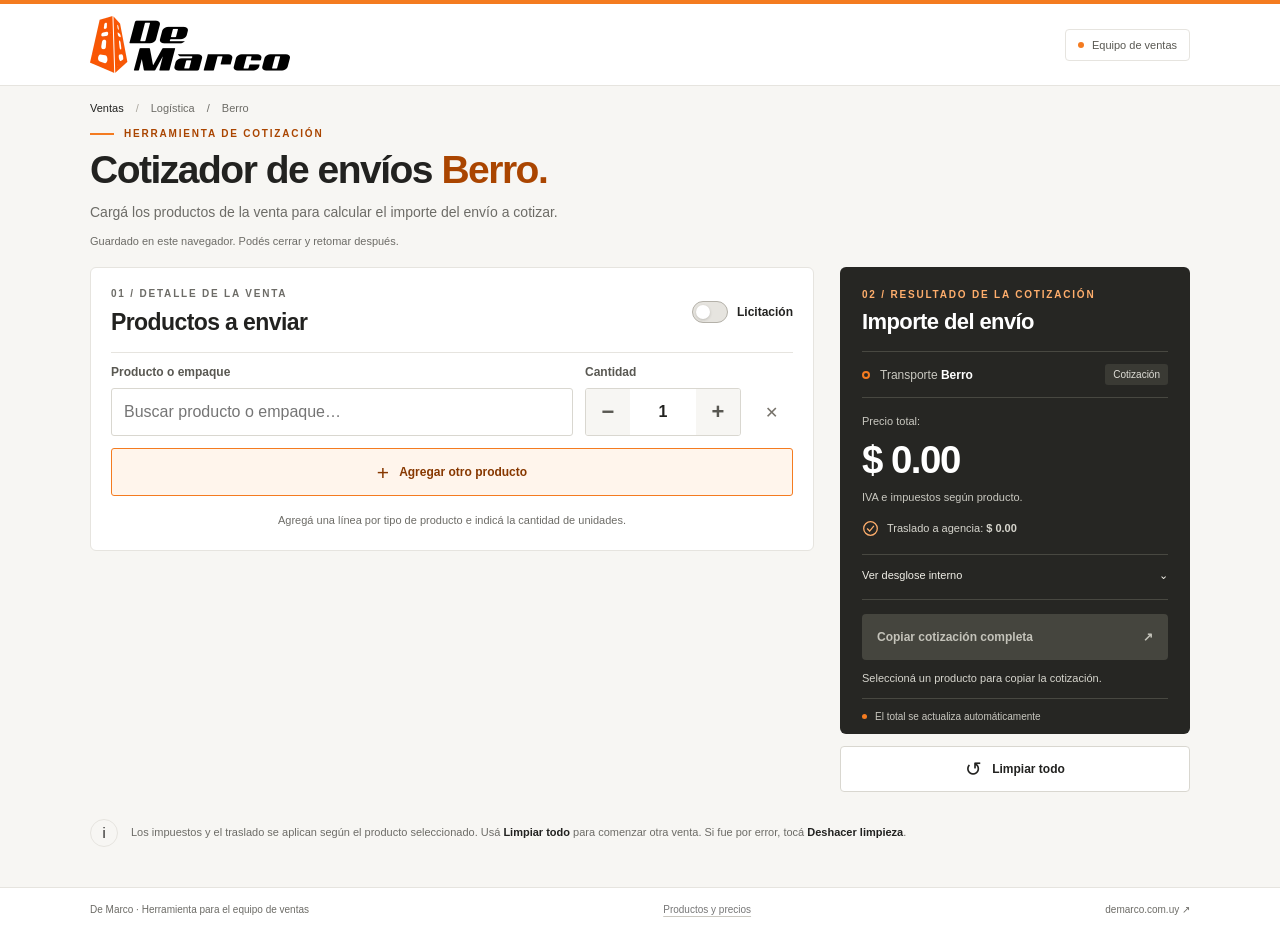
==== commit d15ac50b: "Agregar Escalera Metallo de 8 escalones a $5503" ====
--- a/Berro.html
+++ b/Berro.html
@@ -75,13 +75,13 @@
       </div>
       <div class="help-note"><span aria-hidden="true">i</span><p>Los impuestos y el traslado se aplican según el producto seleccionado. Usá <strong>Limpiar todo</strong> para comenzar otra venta. Si fue por error, tocá <strong>Deshacer limpieza</strong>.</p></div>
     </main>
-    <footer class="site-footer"><div class="footer-inner"><span>De Marco · Herramienta para el equipo de ventas</span><button type="button" class="footer-catalog-link" id="abrir-tarifas" aria-haspopup="dialog" aria-controls="tarifas-productos">Tarifas base de envío</button><a href="https://demarco.com.uy/">demarco.com.uy <span aria-hidden="true">↗</span></a></div></footer>
+    <footer class="site-footer"><div class="footer-inner"><span>De Marco · Herramienta para el equipo de ventas</span><button type="button" class="footer-catalog-link" id="abrir-tarifas" aria-haspopup="dialog" aria-controls="tarifas-productos">Productos y precios</button><a href="https://demarco.com.uy/">demarco.com.uy <span aria-hidden="true">↗</span></a></div></footer>
     <dialog class="tariff-dialog" id="tarifas-productos" aria-labelledby="titulo-tarifas" aria-describedby="nota-tarifas">
-      <header class="tariff-header"><div><p class="eyebrow">Catálogo de consulta</p><h2 id="titulo-tarifas">Tarifas base de envío</h2></div><button type="button" id="cerrar-tarifas" class="tariff-close" aria-label="Cerrar tabla de tarifas base de envío" autofocus>✕</button></header>
-      <div class="tariff-table-scroll" tabindex="0" role="region" aria-label="Tabla de tarifas base de envío"><table class="tariff-table"><caption class="visually-hidden">Tarifas base de envío por producto o empaque</caption><thead><tr><th scope="col">Producto o empaque</th><th scope="col">Tarifa base de envío</th></tr></thead><tbody id="filas-tarifas"></tbody></table></div>
-      <p class="tariff-note" id="nota-tarifas">Son tarifas de envío, no precios de los muebles ni una cotización final. El cotizador aplica IVA, recargo y traslado cuando corresponden; en modo Licitación omite el traslado a agencia. Usá el total del cotizador para presupuestar.</p>
+      <header class="tariff-header"><div><p class="eyebrow">Catálogo de consulta</p><h2 id="titulo-tarifas">Productos y precios</h2></div><button type="button" id="cerrar-tarifas" class="tariff-close" aria-label="Cerrar tabla de productos y precios" autofocus>✕</button></header>
+      <div class="tariff-table-scroll"><table class="tariff-table"><caption class="visually-hidden">Productos y sus tarifas base configuradas</caption><thead><tr><th scope="col">Producto o empaque</th><th scope="col">Tarifa base de producto</th></tr></thead><tbody id="filas-tarifas"></tbody></table></div>
+      <p class="tariff-note" id="nota-tarifas">Importes base del catálogo. Cada producto conserva sus reglas de impuestos y traslado.</p>
     </dialog>
-    <script src="calculo-original.js?v=25"></script>
+    <script src="calculo-original.js?v=26"></script>
     <script src="selector-productos.js?v=20"></script>
     <script src="script.js?v=18"></script>
     <script src="ventas.js?v=23"></script>
@@ -89,4 +89,3 @@
     <script src="tabla-tarifas.js?v=2"></script>
   </body>
 </html>
-
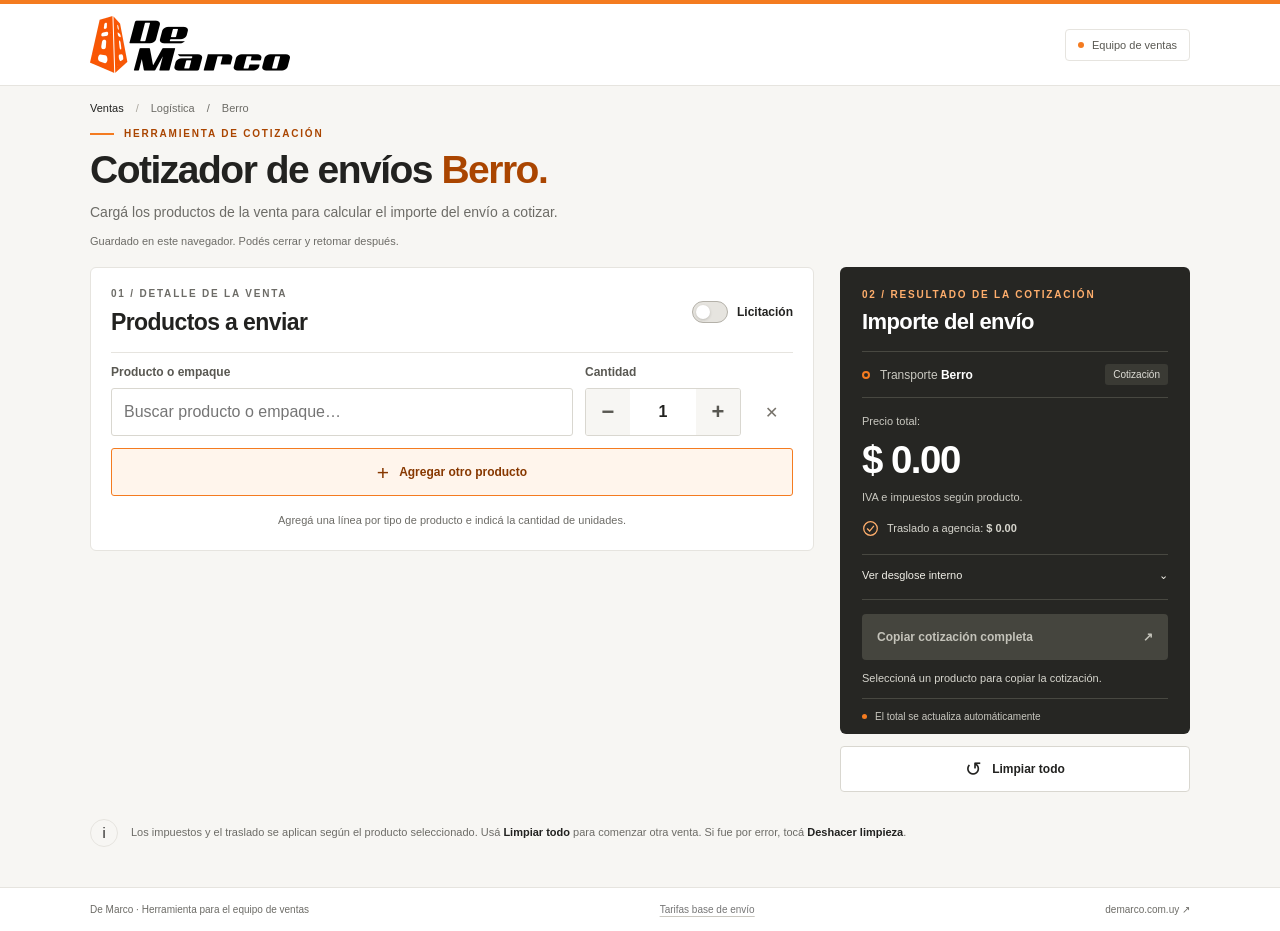
==== commit 285b432c: "Merge 9ab07a038ecc84b99805c8b95de8d9d71809cbd3 into d15ac50bb5e72bb8a6e4336dc772aee3fede0a02" ====
--- a/Berro.html
+++ b/Berro.html
@@ -75,11 +75,11 @@
       </div>
       <div class="help-note"><span aria-hidden="true">i</span><p>Los impuestos y el traslado se aplican según el producto seleccionado. Usá <strong>Limpiar todo</strong> para comenzar otra venta. Si fue por error, tocá <strong>Deshacer limpieza</strong>.</p></div>
     </main>
-    <footer class="site-footer"><div class="footer-inner"><span>De Marco · Herramienta para el equipo de ventas</span><button type="button" class="footer-catalog-link" id="abrir-tarifas" aria-haspopup="dialog" aria-controls="tarifas-productos">Productos y precios</button><a href="https://demarco.com.uy/">demarco.com.uy <span aria-hidden="true">↗</span></a></div></footer>
+    <footer class="site-footer"><div class="footer-inner"><span>De Marco · Herramienta para el equipo de ventas</span><button type="button" class="footer-catalog-link" id="abrir-tarifas" aria-haspopup="dialog" aria-controls="tarifas-productos">Tarifas base de envío</button><a href="https://demarco.com.uy/">demarco.com.uy <span aria-hidden="true">↗</span></a></div></footer>
     <dialog class="tariff-dialog" id="tarifas-productos" aria-labelledby="titulo-tarifas" aria-describedby="nota-tarifas">
-      <header class="tariff-header"><div><p class="eyebrow">Catálogo de consulta</p><h2 id="titulo-tarifas">Productos y precios</h2></div><button type="button" id="cerrar-tarifas" class="tariff-close" aria-label="Cerrar tabla de productos y precios" autofocus>✕</button></header>
-      <div class="tariff-table-scroll"><table class="tariff-table"><caption class="visually-hidden">Productos y sus tarifas base configuradas</caption><thead><tr><th scope="col">Producto o empaque</th><th scope="col">Tarifa base de producto</th></tr></thead><tbody id="filas-tarifas"></tbody></table></div>
-      <p class="tariff-note" id="nota-tarifas">Importes base del catálogo. Cada producto conserva sus reglas de impuestos y traslado.</p>
+      <header class="tariff-header"><div><p class="eyebrow">Catálogo de consulta</p><h2 id="titulo-tarifas">Tarifas base de envío</h2></div><button type="button" id="cerrar-tarifas" class="tariff-close" aria-label="Cerrar tabla de tarifas base de envío" autofocus>✕</button></header>
+      <div class="tariff-table-scroll" tabindex="0" role="region" aria-label="Tabla de tarifas base de envío"><table class="tariff-table"><caption class="visually-hidden">Tarifas base de envío por producto o empaque</caption><thead><tr><th scope="col">Producto o empaque</th><th scope="col">Tarifa base de envío</th></tr></thead><tbody id="filas-tarifas"></tbody></table></div>
+      <p class="tariff-note" id="nota-tarifas">Son tarifas de envío, no precios de los muebles ni una cotización final. El cotizador aplica IVA, recargo y traslado cuando corresponden; en modo Licitación omite el traslado a agencia. Usá el total del cotizador para presupuestar.</p>
     </dialog>
     <script src="calculo-original.js?v=26"></script>
     <script src="selector-productos.js?v=20"></script>
@@ -89,3 +89,4 @@
     <script src="tabla-tarifas.js?v=2"></script>
   </body>
 </html>
+
